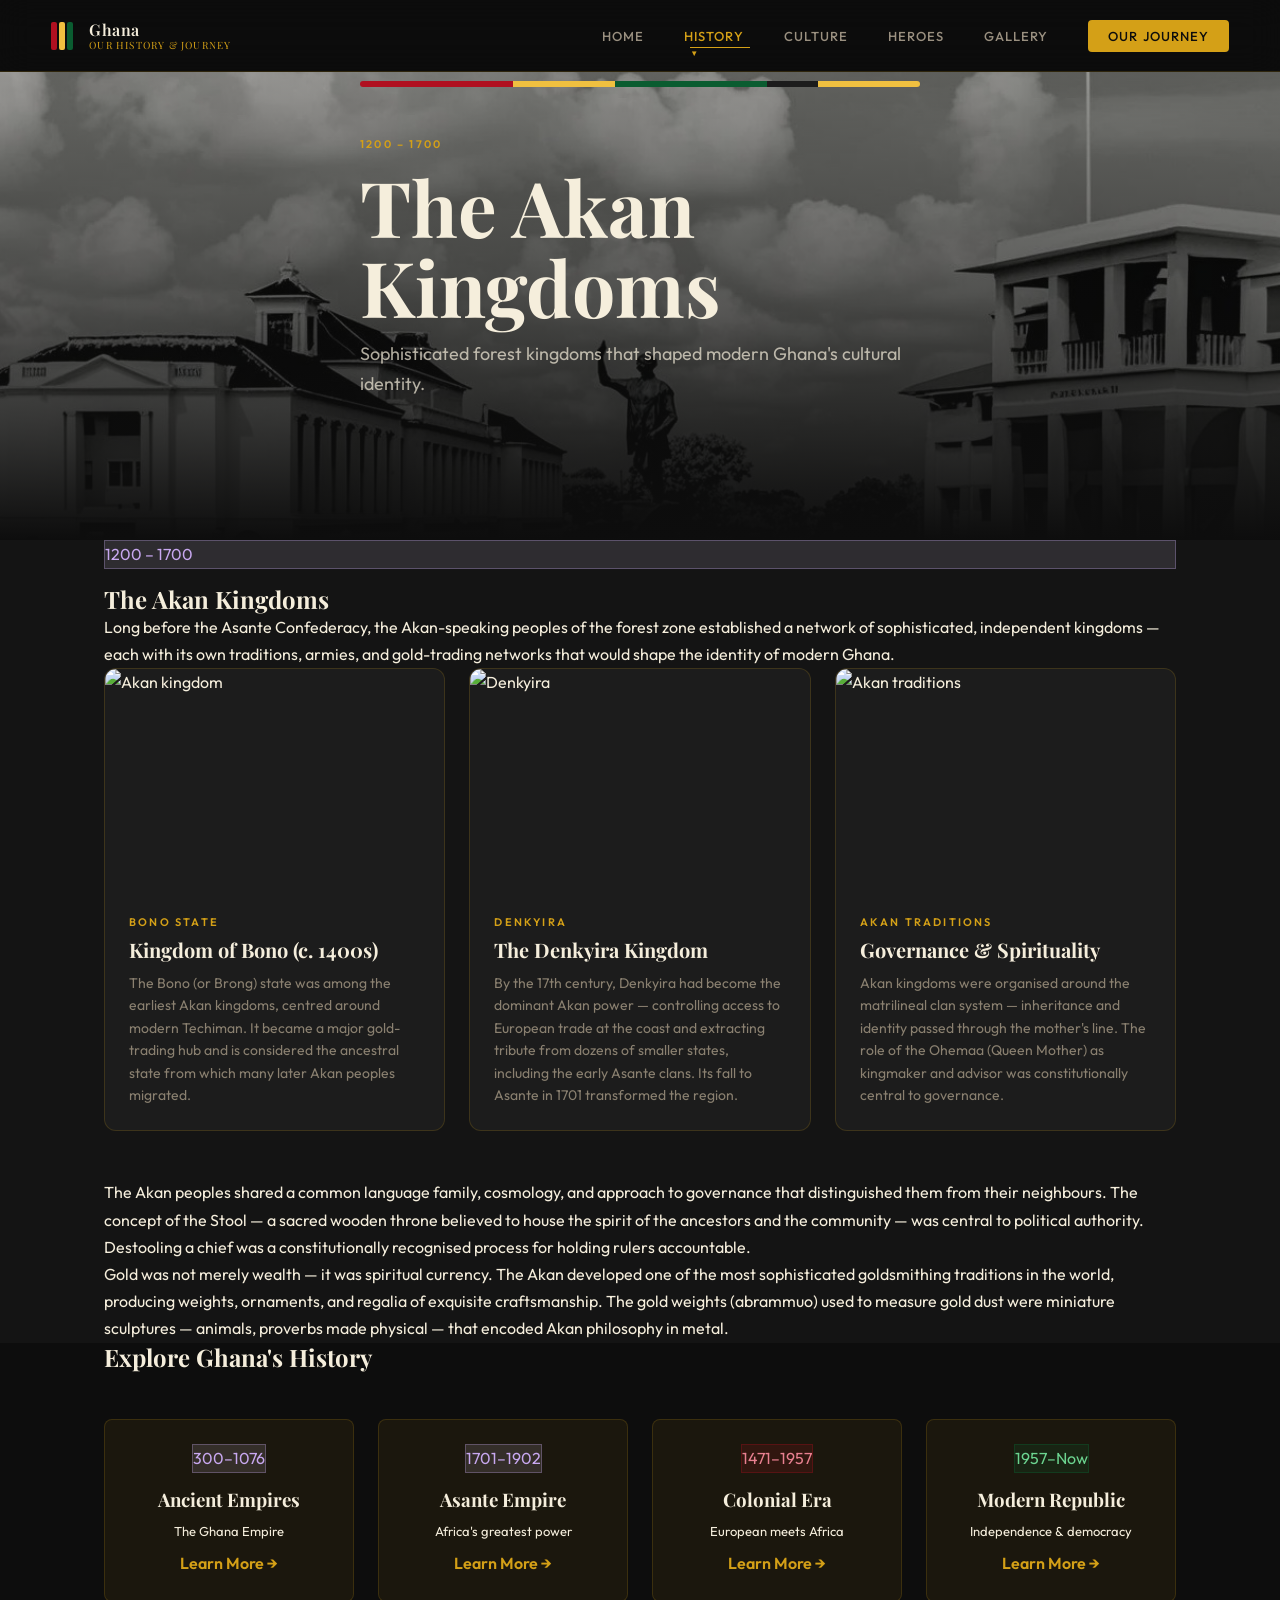
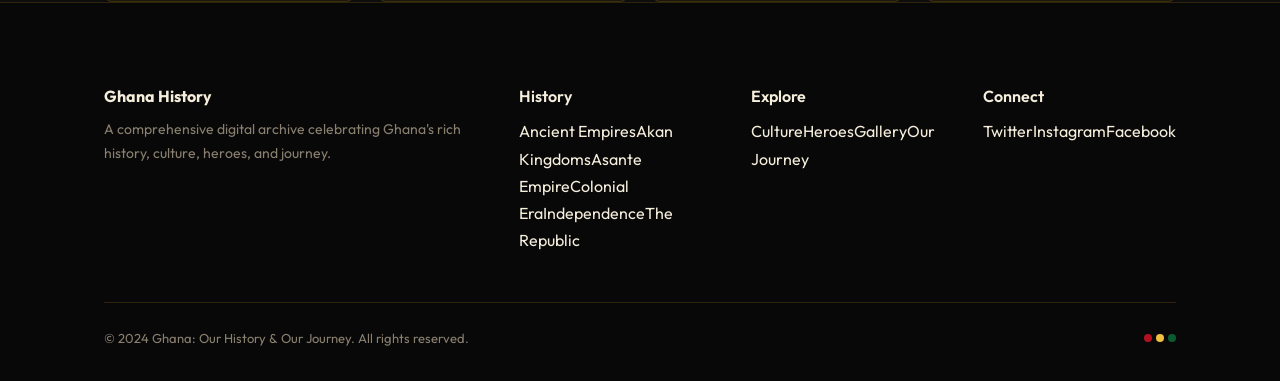
==== akan-kingdoms.html @ 4bda48ab "Add new page for The Republic of Ghana with historical timeline and related sections" ====
<!DOCTYPE html>
<html lang="en">
<head>
  <meta charset="UTF-8"/>
  <meta name="viewport" content="width=device-width,initial-scale=1.0"/>
  <title>Akan Kingdoms — Our History &amp; Our Journey</title>
  <link rel="stylesheet" href="style.css"/>
  <style>
    .related-sections {
      display: grid; grid-template-columns: repeat(4,1fr); gap: 1.5rem; margin-top: 3rem;
    }
    .related-card {
      background: rgba(212,160,23,0.07); border: 1px solid var(--border);
      border-radius: 8px; padding: 1.5rem; text-align: center;
      transition: all 0.3s;
    }
    .related-card:hover { background: rgba(212,160,23,0.12); transform: translateY(-4px); }
    .related-card a { color: var(--gold); font-weight: 600; }
    @media(max-width:768px){ .related-sections { grid-template-columns: repeat(2,1fr); } }
  </style>
</head>
<body>

<nav>
  <a href="index.html" class="nav-logo">
    <div class="flag-bar"><span></span><span></span><span></span></div>
    <div class="logo-text">Ghana<span>Our History &amp; Journey</span></div>
  </a>
  <ul class="nav-links">
    <li><a href="index.html">Home</a></li>
    <li class="nav-dropdown">
      <a href="history.html">History</a>
      <div class="dropdown-menu">
        <a href="ancient-empires.html">Ancient Empires</a>
        <a href="akan-kingdoms.html">Akan Kingdoms</a>
        <a href="asante-empire.html">Asante Empire</a>
        <a href="colonial-era.html">Colonial Era</a>
        <a href="independence.html">Independence</a>
        <a href="republic.html">The Republic</a>
      </div>
    </li>
    <li><a href="culture.html">Culture</a></li>
    <li><a href="heroes.html">Heroes</a></li>
    <li><a href="gallery.html">Gallery</a></li>
    <li><a href="journey.html" class="nav-cta">Our Journey</a></li>
  </ul>
  <div class="hamburger" id="hamburger"><span></span><span></span><span></span></div>
</nav>
<div class="mobile-menu" id="mobile-menu">
  <a href="index.html">Home</a>
  <div class="mobile-dropdown">
    <a href="history.html" class="mobile-dropdown-toggle">History</a>
    <div class="mobile-dropdown-menu">
      <a href="ancient-empires.html">Ancient Empires</a>
      <a href="akan-kingdoms.html">Akan Kingdoms</a>
      <a href="asante-empire.html">Asante Empire</a>
      <a href="colonial-era.html">Colonial Era</a>
      <a href="independence.html">Independence</a>
      <a href="republic.html">The Republic</a>
    </div>
  </div>
  <a href="culture.html">Culture</a>
  <a href="heroes.html">Heroes</a>
  <a href="gallery.html">Gallery</a>
  <a href="journey.html">Our Journey</a>
</div>

<!-- PAGE HERO -->
<div class="page-hero">
  <div class="bg" style="background-image: url('/imgaes/history.jpg');"></div>
  <div class="container">
    <div class="kente-rule"><span></span><span></span><span></span><span></span><span></span></div>
    <span class="overline fade-in delay-1">1200 – 1700</span>
    <h1 class="fade-up delay-2">The Akan<br>Kingdoms</h1>
    <p class="sub fade-up delay-3">Sophisticated forest kingdoms that shaped modern Ghana's cultural identity.</p>
  </div>
</div>

<!-- CONTENT -->
<section class="era-section" style="background:var(--dark2);">
  <div class="container">
    <div class="era-header">
      <div>
        <div class="tag tag-empire" style="margin-bottom:1rem;">1200 – 1700</div>
        <h2>The Akan Kingdoms</h2>
      </div>
      <p>Long before the Asante Confederacy, the Akan-speaking peoples of the forest zone established a network of sophisticated, independent kingdoms — each with its own traditions, armies, and gold-trading networks that would shape the identity of modern Ghana.</p>
    </div>

    <div class="grid-3" style="margin-bottom:3rem;">
      <div class="card">
        <div class="card-img"><img src="https://upload.wikimedia.org/wikipedia/commons/thumb/b/ba/Osei_Kwame_Bonsu_2019.jpg/800px-Osei_Kwame_Bonsu_2019.jpg" alt="Akan kingdom"/></div>
        <div class="card-body">
          <span class="overline">Bono State</span>
          <h3>Kingdom of Bono (c. 1400s)</h3>
          <p>The Bono (or Brong) state was among the earliest Akan kingdoms, centred around modern Techiman. It became a major gold-trading hub and is considered the ancestral state from which many later Akan peoples migrated.</p>
        </div>
      </div>
      <div class="card">
        <div class="card-img"><img src="https://upload.wikimedia.org/wikipedia/commons/thumb/1/1d/Denkyira_state_council.jpg/800px-Denkyira_state_council.jpg" alt="Denkyira"/></div>
        <div class="card-body">
          <span class="overline">Denkyira</span>
          <h3>The Denkyira Kingdom</h3>
          <p>By the 17th century, Denkyira had become the dominant Akan power — controlling access to European trade at the coast and extracting tribute from dozens of smaller states, including the early Asante clans. Its fall to Asante in 1701 transformed the region.</p>
        </div>
      </div>
      <div class="card">
        <div class="card-img"><img src="https://upload.wikimedia.org/wikipedia/commons/thumb/4/4f/Traditional_kente_cloth.jpg/1280px-Traditional_kente_cloth.jpg" alt="Akan traditions"/></div>
        <div class="card-body">
          <span class="overline">Akan Traditions</span>
          <h3>Governance &amp; Spirituality</h3>
          <p>Akan kingdoms were organised around the matrilineal clan system — inheritance and identity passed through the mother's line. The role of the Ohemaa (Queen Mother) as kingmaker and advisor was constitutionally central to governance.</p>
        </div>
      </div>
    </div>

    <div class="two-col-text">
      <p>The Akan peoples shared a common language family, cosmology, and approach to governance that distinguished them from their neighbours. The concept of the Stool — a sacred wooden throne believed to house the spirit of the ancestors and the community — was central to political authority. Destooling a chief was a constitutionally recognised process for holding rulers accountable.</p>
      <p>Gold was not merely wealth — it was spiritual currency. The Akan developed one of the most sophisticated goldsmithing traditions in the world, producing weights, ornaments, and regalia of exquisite craftsmanship. The gold weights (abrammuo) used to measure gold dust were miniature sculptures — animals, proverbs made physical — that encoded Akan philosophy in metal.</p>
    </div>
  </div>
</section>

<!-- RELATED SECTIONS -->
<section class="era-section">
  <div class="container">
    <div class="era-header">
      <h2>Explore Ghana's History</h2>
    </div>
    <div class="related-sections">
      <div class="related-card">
        <div class="tag tag-empire" style="margin-bottom:0.5rem; display:inline-block;">300–1076</div>
        <h3 style="margin:0.5rem 0;">Ancient Empires</h3>
        <p style="font-size:13px; margin:0.5rem 0;">The Ghana Empire</p>
        <a href="ancient-empires.html">Learn More →</a>
      </div>
      <div class="related-card">
        <div class="tag tag-empire" style="margin-bottom:0.5rem; display:inline-block;">1701–1902</div>
        <h3 style="margin:0.5rem 0;">Asante Empire</h3>
        <p style="font-size:13px; margin:0.5rem 0;">Africa's greatest power</p>
        <a href="asante-empire.html">Learn More →</a>
      </div>
      <div class="related-card">
        <div class="tag tag-colonial" style="margin-bottom:0.5rem; display:inline-block;">1471–1957</div>
        <h3 style="margin:0.5rem 0;">Colonial Era</h3>
        <p style="font-size:13px; margin:0.5rem 0;">European meets Africa</p>
        <a href="colonial-era.html">Learn More →</a>
      </div>
      <div class="related-card">
        <div class="tag tag-modern" style="margin-bottom:0.5rem; display:inline-block;">1957–Now</div>
        <h3 style="margin:0.5rem 0;">Modern Republic</h3>
        <p style="font-size:13px; margin:0.5rem 0;">Independence & democracy</p>
        <a href="republic.html">Learn More →</a>
      </div>
    </div>
  </div>
</section>

<!-- FOOTER -->
<footer class="footer">
  <div class="container">
    <div class="footer-grid">
      <div>
        <strong style="font-size:16px;">Ghana History</strong>
        <p style="margin-top:0.5rem; font-size:14px; color:var(--muted);">A comprehensive digital archive celebrating Ghana's rich history, culture, heroes, and journey.</p>
      </div>
      <div>
        <span style="font-weight:600; display:block; margin-bottom:0.5rem;">History</span>
        <a href="ancient-empires.html">Ancient Empires</a><a href="akan-kingdoms.html">Akan Kingdoms</a><a href="asante-empire.html">Asante Empire</a><a href="colonial-era.html">Colonial Era</a><a href="independence.html">Independence</a><a href="republic.html">The Republic</a>
      </div>
      <div>
        <span style="font-weight:600; display:block; margin-bottom:0.5rem;">Explore</span>
        <a href="culture.html">Culture</a><a href="heroes.html">Heroes</a><a href="gallery.html">Gallery</a><a href="journey.html">Our Journey</a>
      </div>
      <div>
        <span style="font-weight:600; display:block; margin-bottom:0.5rem;">Connect</span>
        <a href="#">Twitter</a><a href="#">Instagram</a><a href="#">Facebook</a>
      </div>
    </div>
    <div class="footer-bottom">
      <p>&copy; 2024 Ghana: Our History &amp; Our Journey. All rights reserved.</p>
      <div class="tricolour"><span style="background:var(--red);"></span><span style="background:var(--gold2);"></span><span style="background:var(--green);"></span></div>
    </div>
  </div>
</footer>

<script src="main.js"></script>
</body>
</html>
---- style.css ----
@import url('https://fonts.googleapis.com/css2?family=Playfair+Display:ital,wght@0,400;0,600;0,800;1,400;1,600&family=Outfit:wght@300;400;500;600&family=Bebas+Neue&display=swap');

/* ── Reset & Base ── */
*, *::before, *::after { box-sizing: border-box; margin: 0; padding: 0; }

:root {
  --gold:    #d4a017;
  --gold2:   #f0c040;
  --red:     #b01020;
  --green:   #0a5c30;
  --dark:    #0d0d0d;
  --dark2:   #141414;
  --dark3:   #1c1c1c;
  --surface: #1e1c18;
  --cream:   #f5eedc;
  --muted:   #8a8070;
  --border:  rgba(212,160,23,0.18);
  --ff-display: 'Playfair Display', serif;
  --ff-head:    'Bebas Neue', sans-serif;
  --ff-body:    'Outfit', sans-serif;
  --nav-h: 72px;
}

html { scroll-behavior: smooth; }

body {
  background: var(--dark);
  color: var(--cream);
  font-family: var(--ff-body);
  font-size: 16px;
  line-height: 1.7;
  overflow-x: hidden;
}

a { color: inherit; text-decoration: none; }
img { max-width: 100%; display: block; }
h1,h2,h3,h4 { font-family: var(--ff-display); font-weight: 700; line-height: 1.2; }

/* ── Scrollbar ── */
::-webkit-scrollbar { width: 6px; }
::-webkit-scrollbar-track { background: var(--dark2); }
::-webkit-scrollbar-thumb { background: var(--gold); border-radius: 3px; }

/* ══════════════════════════
   NAVIGATION
══════════════════════════ */
nav {
  position: fixed; top: 0; left: 0; right: 0; z-index: 1000;
  height: var(--nav-h);
  display: flex; align-items: center; justify-content: space-between;
  padding: 0 4%;
  background: rgba(13,13,13,0.92);
  backdrop-filter: blur(16px);
  border-bottom: 0.5px solid var(--border);
  transition: background 0.3s;
}

.nav-logo {
  display: flex; align-items: center; gap: 10px;
}
.nav-logo .flag-bar {
  display: flex; gap: 2px;
  width: 28px;
}
.nav-logo .flag-bar span {
  display: block; width: 6px; height: 28px; border-radius: 2px;
}
.nav-logo .flag-bar span:nth-child(1) { background: var(--red); }
.nav-logo .flag-bar span:nth-child(2) { background: var(--gold2); }
.nav-logo .flag-bar span:nth-child(3) { background: var(--green); }
.nav-logo .logo-text {
  font-family: var(--ff-display); font-size: 16px; font-weight: 600;
  color: var(--cream); letter-spacing: 0.03em; line-height: 1.2;
}
.nav-logo .logo-text span { display: block; font-size: 10px; font-weight: 300; color: var(--gold); letter-spacing: 0.12em; text-transform: uppercase; }

.nav-links {
  display: flex; align-items: center; gap: 2.5rem;
  list-style: none;
}
.nav-links a {
  font-size: 13px; font-weight: 500; letter-spacing: 0.08em;
  text-transform: uppercase; color: #9a9080;
  transition: color 0.2s;
  position: relative;
}
.nav-links a::after {
  content: ''; position: absolute; bottom: -4px; left: 0;
  width: 0; height: 1px; background: var(--gold);
  transition: width 0.3s;
}
.nav-links a:hover,
.nav-links a.active { color: var(--gold); }
.nav-links a:hover::after,
.nav-links a.active::after { width: 100%; }

.nav-cta {
  background: var(--gold); color: var(--dark) !important;
  padding: 8px 20px; border-radius: 4px;
  font-weight: 600; letter-spacing: 0.06em;
  transition: background 0.2s, transform 0.15s !important;
}
.nav-cta:hover { background: var(--gold2) !important; transform: translateY(-1px); }
.nav-cta::after { display: none !important; }

/* ── Dropdown Menu ── */
.nav-dropdown {
  position: relative;
}
.nav-dropdown > a::after {
  content: '▼';
  font-size: 8px;
  margin-left: 6px;
  vertical-align: -1px;
  transition: transform 0.2s ease;
}
.nav-dropdown:hover > a::after {
  transform: rotate(180deg);
}
.dropdown-menu {
  display: none; position: absolute; top: calc(100% + 8px); left: 0;
  background: rgba(20,20,20,0.98); backdrop-filter: blur(20px);
  border: 1px solid var(--border);
  border-radius: 6px;
  min-width: 160px; padding: 0.5rem 0;
  flex-direction: column; z-index: 1001;
}
.dropdown-menu::before {
  content: ''; position: absolute; top: -12px; left: 0; right: 0;
  height: 12px; background: transparent;
}
.nav-dropdown:hover .dropdown-menu {
  display: flex;
}
.dropdown-menu a {
  padding: 10px 16px; font-size: 12px; font-weight: 400;
  text-transform: uppercase; letter-spacing: 0.06em;
  color: #9a9080; transition: all 0.2s;
  position: relative;
  display: block;
  white-space: nowrap;
}
.dropdown-menu a:hover { color: var(--gold); background: rgba(212,160,23,0.08); }
.dropdown-menu a::after { display: none !important; }

.hamburger {
  display: none; flex-direction: column; gap: 5px;
  cursor: pointer; padding: 4px;
}
.hamburger span { display: block; width: 24px; height: 2px; background: var(--cream); border-radius: 2px; transition: all 0.3s; }

.mobile-menu {
  display: none; position: fixed; top: var(--nav-h); left: 0; right: 0;
  background: rgba(13,13,13,0.98); backdrop-filter: blur(20px);
  padding: 2rem; z-index: 999;
  border-bottom: 1px solid var(--border);
  flex-direction: column; gap: 1.5rem;
}
.mobile-menu.open { display: flex; }
.mobile-menu a {
  font-size: 15px; font-weight: 500; letter-spacing: 0.06em;
  text-transform: uppercase; color: #9a9080;
  padding: 0.5rem 0; border-bottom: 0.5px solid var(--border);
  transition: color 0.2s;
}
.mobile-menu a:hover { color: var(--gold); }

/* ── Mobile Dropdown ── */
.mobile-dropdown {
  display: flex; flex-direction: column; gap: 0;
}
.mobile-dropdown-toggle {
  display: flex; justify-content: space-between; align-items: center;
}
.mobile-dropdown-toggle::after {
  content: '▼'; font-size: 10px; color: var(--gold);
  transition: transform 0.3s;
}
.mobile-dropdown-menu {
  display: none; flex-direction: column; gap: 0;
  background: rgba(212,160,23,0.08); border-left: 2px solid var(--gold);
  margin: 0.5rem 0 0 0; padding: 0.5rem 0 0 1rem;
}
.mobile-dropdown.open .mobile-dropdown-menu {
  display: flex;
}
.mobile-dropdown.open .mobile-dropdown-toggle::after {
  transform: rotate(180deg);
}
.mobile-dropdown-menu a {
  padding: 0.75rem 0; font-size: 13px; border: none;
}

/* ══════════════════════════
   UTILITY CLASSES
══════════════════════════ */
.container { max-width: 1200px; margin: 0 auto; padding: 0 5%; }
.section { padding: 100px 0; }
.section-sm { padding: 60px 0; }

.kente-rule {
  height: 6px; border-radius: 3px; overflow: hidden;
  display: flex; margin: 0 0 3rem;
}
.kente-rule span:nth-child(1) { flex: 3; background: var(--red); }
.kente-rule span:nth-child(2) { flex: 2; background: var(--gold2); }
.kente-rule span:nth-child(3) { flex: 3; background: var(--green); }
.kente-rule span:nth-child(4) { flex: 1; background: var(--dark3); }
.kente-rule span:nth-child(5) { flex: 2; background: var(--gold2); }

.overline {
  font-size: 11px; font-weight: 600; letter-spacing: 0.2em;
  text-transform: uppercase; color: var(--gold);
  display: block; margin-bottom: 0.75rem;
}

.badge {
  display: inline-block; font-size: 11px; font-weight: 600;
  letter-spacing: 0.1em; text-transform: uppercase;
  padding: 4px 12px; border-radius: 2px;
  border: 1px solid var(--gold); color: var(--gold);
}

.btn {
  display: inline-flex; align-items: center; gap: 8px;
  padding: 14px 32px; border-radius: 4px;
  font-family: var(--ff-body); font-size: 13px; font-weight: 600;
  letter-spacing: 0.1em; text-transform: uppercase;
  cursor: pointer; border: none; transition: all 0.25s;
}
.btn-gold { background: var(--gold); color: var(--dark); }
.btn-gold:hover { background: var(--gold2); transform: translateY(-2px); box-shadow: 0 8px 24px rgba(212,160,23,0.3); }
.btn-outline { background: transparent; color: var(--cream); border: 1px solid rgba(245,238,220,0.3); }
.btn-outline:hover { border-color: var(--gold); color: var(--gold); }
.btn-red { background: var(--red); color: #fff; }
.btn-red:hover { background: #c82030; transform: translateY(-2px); }

.grid-2 { display: grid; grid-template-columns: 1fr 1fr; gap: 3rem; align-items: center; }
.grid-3 { display: grid; grid-template-columns: repeat(3,1fr); gap: 1.5rem; }
.grid-4 { display: grid; grid-template-columns: repeat(4,1fr); gap: 1.5rem; }

/* ── Cards ── */
.card {
  background: var(--dark3); border: 0.5px solid var(--border);
  border-radius: 12px; overflow: hidden;
  transition: transform 0.3s, box-shadow 0.3s;
}
.card:hover { transform: translateY(-6px); box-shadow: 0 20px 50px rgba(0,0,0,0.5); }

.card-img { height: 220px; overflow: hidden; }
.card-img img { width: 100%; height: 100%; object-fit: cover; transition: transform 0.5s; }
.card:hover .card-img img { transform: scale(1.06); }
.card-body { padding: 1.5rem; }
.card-body .overline { margin-bottom: 0.4rem; }
.card-body h3 { font-size: 20px; margin-bottom: 0.6rem; }
.card-body p { font-size: 14px; color: var(--muted); line-height: 1.6; }

/* ── Section heading pattern ── */
.section-title { margin-bottom: 3.5rem; }
.section-title h2 { font-size: clamp(36px, 5vw, 56px); }
.section-title p { font-size: 16px; color: var(--muted); max-width: 560px; margin-top: 0.75rem; line-height: 1.7; }

/* ── Page hero ── */
.page-hero {
  min-height: 52vh; display: flex; align-items: flex-end;
  padding-bottom: 140px;
  position: relative; overflow: hidden;
  margin-top: var(--nav-h);
}
.page-hero .bg {
  position: absolute; inset: 0;
  background-size: cover; background-position: center;
}
.page-hero .bg::after {
  content: ''; position: absolute; inset: 0;
  background: linear-gradient(to top, rgba(13,13,13,1) 0%, rgba(13,13,13,0.6) 50%, rgba(13,13,13,0.3) 100%);
}
.page-hero .container { position: relative; z-index: 1; }
.page-hero h1 { font-size: clamp(40px,6vw,80px); line-height: 1.05; }
.page-hero .sub { font-size: 18px; color: rgba(245,238,220,0.7); margin-top: 0.75rem; max-width: 560px; }

/* ── Timeline ── */
.timeline { position: relative; }
.timeline::before {
  content: ''; position: absolute; left: 50%; top: 0; bottom: 0;
  width: 1px; background: linear-gradient(to bottom, transparent, var(--gold), transparent);
  transform: translateX(-50%);
}
.tl-item {
  display: grid; grid-template-columns: 1fr 60px 1fr;
  gap: 2rem; margin-bottom: 4rem; align-items: start;
}
.tl-item:nth-child(even) .tl-content { order: 3; }
.tl-item:nth-child(even) .tl-dot    { order: 2; }
.tl-item:nth-child(even) .tl-empty  { order: 1; }
.tl-dot {
  display: flex; align-items: flex-start; justify-content: center;
  padding-top: 8px;
}
.tl-dot .dot {
  width: 14px; height: 14px; border-radius: 50%;
  background: var(--gold); border: 3px solid var(--dark);
  box-shadow: 0 0 0 1px var(--gold);
  flex-shrink: 0;
}
.tl-content {
  background: var(--dark3); border: 0.5px solid var(--border);
  border-radius: 12px; padding: 1.75rem;
}
.tl-content .era {
  font-family: var(--ff-head); font-size: 13px; letter-spacing: 0.12em;
  color: var(--gold); margin-bottom: 0.5rem;
}
.tl-content h3 { font-size: 20px; margin-bottom: 0.6rem; }
.tl-content p  { font-size: 14px; color: var(--muted); line-height: 1.65; }
.tl-content .tag {
  display: inline-block; font-size: 10px; font-weight: 600;
  letter-spacing: 0.1em; text-transform: uppercase;
  padding: 3px 10px; border-radius: 2px; margin-bottom: 0.75rem;
}
.tag-empire   { background: rgba(224,212,245,0.12); color: #c8a8f0; border: 1px solid rgba(200,168,240,0.3); }
.tag-colonial { background: rgba(176,16,32,0.15); color: #e88090; border: 1px solid rgba(176,16,32,0.3); }
.tag-modern   { background: rgba(10,92,48,0.2); color: #6cd490; border: 1px solid rgba(10,92,48,0.4); }

/* ── Quote block ── */
.blockquote {
  border-left: 4px solid var(--gold); padding: 1.5rem 2rem;
  background: rgba(212,160,23,0.06); border-radius: 0 8px 8px 0;
  margin: 2.5rem 0;
}
.blockquote p { font-family: var(--ff-display); font-size: 20px; font-style: italic; color: var(--cream); line-height: 1.5; }
.blockquote cite { display: block; font-size: 13px; color: var(--gold); margin-top: 0.75rem; font-style: normal; font-weight: 500; }

/* ── Stat strip ── */
.stat-strip {
  background: var(--surface); border: 0.5px solid var(--border);
  border-radius: 16px; padding: 3rem;
  display: grid; grid-template-columns: repeat(4,1fr);
  gap: 2rem; text-align: center;
}
.stat-item .val {
  font-family: var(--ff-head); font-size: 48px; color: var(--gold);
  line-height: 1;
}
.stat-item .lbl { font-size: 12px; color: var(--muted); text-transform: uppercase; letter-spacing: 0.1em; margin-top: 4px; }

/* ── Person card ── */
.person-card {
  background: var(--dark3); border: 0.5px solid var(--border);
  border-radius: 12px; overflow: hidden; text-align: center;
  transition: transform 0.3s, box-shadow 0.3s;
}
.person-card:hover { transform: translateY(-6px); box-shadow: 0 20px 50px rgba(0,0,0,0.5); }
.person-card .avatar {
  height: 200px; overflow: hidden; background: var(--surface);
}
.person-card .avatar img { width: 100%; height: 100%; object-fit: cover; object-position: top; }
.person-card .avatar-placeholder {
  height: 200px;
  display: flex; align-items: center; justify-content: center;
  font-family: var(--ff-head); font-size: 64px; color: var(--gold);
}
.person-card .info { padding: 1.25rem 1rem; }
.person-card h3 { font-size: 18px; margin-bottom: 2px; }
.person-card .role { font-size: 11px; color: var(--gold); letter-spacing: 0.1em; text-transform: uppercase; margin-bottom: 0.75rem; }
.person-card p { font-size: 13px; color: var(--muted); line-height: 1.55; }

/* ── Image + text split ── */
.split { display: grid; grid-template-columns: 1fr 1fr; gap: 5rem; align-items: center; }
.split.reverse .split-img { order: 2; }
.split.reverse .split-text { order: 1; }
.split-img { border-radius: 12px; overflow: hidden; position: relative; }
.split-img img { width: 100%; height: 420px; object-fit: cover; }
.split-img::after {
  content: ''; position: absolute; inset: 0; border-radius: 12px;
  border: 1px solid var(--border);
  pointer-events: none;
}
.split-text h2 { font-size: clamp(32px, 4vw, 48px); margin-bottom: 1rem; }
.split-text p  { color: var(--muted); line-height: 1.75; margin-bottom: 1rem; }

/* ── Gallery grid ── */
.gallery-grid {
  display: grid;
  grid-template-columns: repeat(3,1fr);
  grid-auto-rows: 240px;
  gap: 12px;
}
.gallery-grid .g-item {
  overflow: hidden; border-radius: 8px; position: relative; cursor: pointer;
}
.gallery-grid .g-item.tall { grid-row: span 2; }
.gallery-grid .g-item.wide { grid-column: span 2; }
.gallery-grid .g-item img { width: 100%; height: 100%; object-fit: cover; transition: transform 0.5s; }
.gallery-grid .g-item:hover img { transform: scale(1.08); }
.gallery-grid .g-item .overlay {
  position: absolute; inset: 0;
  background: linear-gradient(to top, rgba(13,13,13,0.8) 0%, transparent 50%);
  opacity: 0; transition: opacity 0.3s;
  display: flex; align-items: flex-end; padding: 1rem;
}
.gallery-grid .g-item:hover .overlay { opacity: 1; }
.gallery-grid .g-item .overlay span { font-size: 13px; font-weight: 500; }

/* ── Video embed ── */
.video-wrapper {
  border-radius: 12px; overflow: hidden; position: relative;
  padding-top: 56.25%;
  background: var(--dark3); border: 0.5px solid var(--border);
  width: 100%;
}
.video-wrapper iframe {
  position: absolute; inset: 0; width: 100%; height: 100%;
}
.video-wrapper.video-thumb {
  cursor: pointer;
  background-size: cover;
  background-position: center;
  display: flex;
  align-items: center;
  justify-content: center;
}
.video-wrapper.video-thumb::before {
  content: '';
  position: absolute;
  inset: 0;
  background: rgba(0,0,0,0.28);
}
.video-play {
  z-index: 1;
  width: 72px;
  height: 72px;
  border-radius: 50%;
  border: none;
  background: rgba(212,160,23,0.95);
  display: grid;
  place-items: center;
  box-shadow: 0 12px 30px rgba(0,0,0,0.2);
}
.video-play::after {
  content: '';
  display: block;
  width: 0;
  height: 0;
  border-left: 18px solid #111;
  border-top: 12px solid transparent;
  border-bottom: 12px solid transparent;
}
.video-thumb-label {
  position: absolute;
  bottom: 18px;
  left: 18px;
  right: 18px;
  z-index: 1;
  color: #fff;
  font-size: 14px;
  background: rgba(0,0,0,0.45);
  padding: 0.85rem 1rem;
  border-radius: 10px;
  text-align: center;
}

/* ── Kente pattern banner ── */
.kente-banner {
  height: 80px; overflow: hidden; position: relative;
}
.kente-banner .strips {
  display: flex; height: 100%;
}
.kente-banner .s { flex: 1; }

/* ── Footer ── */
footer {
  background: #080808; border-top: 0.5px solid var(--border);
  padding: 5rem 0 2rem;
}
.footer-grid {
  display: grid; grid-template-columns: 2fr 1fr 1fr 1fr;
  gap: 3rem; margin-bottom: 3rem;
}
.footer-brand p { font-size: 14px; color: var(--muted); line-height: 1.7; margin-top: 1rem; }
.footer-col h4 { font-family: var(--ff-body); font-size: 12px; font-weight: 600; letter-spacing: 0.12em; text-transform: uppercase; color: var(--gold); margin-bottom: 1rem; }
.footer-col a { display: block; font-size: 14px; color: var(--muted); margin-bottom: 0.5rem; transition: color 0.2s; }
.footer-col a:hover { color: var(--cream); }
.footer-bottom {
  border-top: 0.5px solid var(--border); padding-top: 1.5rem;
  display: flex; justify-content: space-between; align-items: center;
  font-size: 13px; color: var(--muted);
}
.footer-bottom .tricolour { display: flex; gap: 4px; align-items: center; }
.footer-bottom .tricolour span { width: 8px; height: 8px; border-radius: 50%; }

/* ── Animations ── */
@keyframes fadeUp { from { opacity: 0; transform: translateY(30px); } to { opacity: 1; transform: translateY(0); } }
@keyframes fadeIn { from { opacity: 0; } to { opacity: 1; } }
@keyframes slideRight { from { opacity: 0; transform: translateX(-30px); } to { opacity: 1; transform: translateX(0); } }

.fade-up   { animation: fadeUp   0.7s ease forwards; }
.fade-in   { animation: fadeIn   0.7s ease forwards; }
.slide-r   { animation: slideRight 0.7s ease forwards; }

.delay-1 { animation-delay: 0.1s; opacity: 0; }
.delay-2 { animation-delay: 0.25s; opacity: 0; }
.delay-3 { animation-delay: 0.4s; opacity: 0; }
.delay-4 { animation-delay: 0.55s; opacity: 0; }
.delay-5 { animation-delay: 0.7s; opacity: 0; }

/* ── Responsive ── */
@media (max-width: 1024px) {
  .grid-4 { grid-template-columns: repeat(2,1fr); }
  .stat-strip { grid-template-columns: repeat(2,1fr); }
  .footer-grid { grid-template-columns: 1fr 1fr; }
}
@media (max-width: 768px) {
  .nav-links { display: none; }
  .hamburger { display: flex; }
  .grid-2, .grid-3, .split { grid-template-columns: 1fr; }
  .split.reverse .split-img,
  .split.reverse .split-text { order: unset; }
  .timeline::before { left: 20px; }
  .tl-item { grid-template-columns: 40px 1fr; }
  .tl-empty { display: none; }
  .tl-item:nth-child(even) .tl-content,
  .tl-item:nth-child(even) .tl-dot,
  .tl-item:nth-child(even) .tl-empty { order: unset; }
  .gallery-grid { grid-template-columns: 1fr 1fr; }
  .gallery-grid .g-item.wide { grid-column: span 1; }
  .stat-strip { grid-template-columns: 1fr 1fr; padding: 2rem; }
  .footer-grid { grid-template-columns: 1fr; }
  .footer-bottom { flex-direction: column; gap: 1rem; text-align: center; }
}
@media (max-width: 480px) {
  .gallery-grid { grid-template-columns: 1fr; }
  .gallery-grid .g-item.tall { grid-row: span 1; }
}

/* ══════════════════════════
   ENHANCED ADDITIONS
══════════════════════════ */

/* ── Reading progress bar ── */
#reading-progress {
  position: fixed; top: 0; left: 0; z-index: 2000;
  height: 3px; width: 0%;
  background: linear-gradient(to right, var(--red), var(--gold2), var(--green));
  transition: width 0.1s linear;
}

/* ── Back to top button ── */
#back-top {
  position: fixed; bottom: 2rem; right: 2rem; z-index: 900;
  width: 44px; height: 44px; border-radius: 50%;
  background: var(--gold); color: var(--dark);
  border: none; cursor: pointer; font-size: 18px;
  display: flex; align-items: center; justify-content: center;
  opacity: 0; transform: translateY(10px);
  transition: opacity 0.3s, transform 0.3s;
  box-shadow: 0 4px 20px rgba(212,160,23,0.4);
}
#back-top.visible { opacity: 1; transform: translateY(0); }
#back-top:hover { background: var(--gold2); transform: translateY(-3px); }

/* ── Pull quote ── */
.pull-quote {
  font-family: var(--ff-display); font-size: clamp(22px,3vw,32px);
  font-style: italic; line-height: 1.4;
  color: var(--cream); text-align: center;
  padding: 3rem 4rem; position: relative;
  border-top: 1px solid var(--border);
  border-bottom: 1px solid var(--border);
  margin: 3rem 0;
}
.pull-quote::before {
  content: '\201C'; position: absolute; top: -0.2em; left: 1rem;
  font-size: 120px; color: rgba(212,160,23,0.12); font-family: var(--ff-display);
  line-height: 1;
}

/* ── Enhanced hero with parallax hint ── */
.hero-bg { will-change: transform; }

/* ── Table of contents sidebar style ── */
.toc-nav {
  position: sticky; top: calc(var(--nav-h) + 1rem);
  background: var(--dark3); border: 0.5px solid var(--border);
  border-radius: 12px; padding: 1.25rem;
}
.toc-nav h5 {
  font-family: var(--ff-body); font-size: 11px; font-weight: 600;
  letter-spacing: 0.14em; text-transform: uppercase; color: var(--gold);
  margin-bottom: 0.75rem;
}
.toc-nav a {
  display: block; font-size: 13px; color: var(--muted);
  padding: 4px 0; border-left: 2px solid transparent;
  padding-left: 10px; transition: all 0.2s;
}
.toc-nav a:hover { color: var(--cream); border-left-color: var(--gold); }
.toc-nav a.active { color: var(--gold); border-left-color: var(--gold); }

/* ── Comparison table ── */
.compare-table { width: 100%; border-collapse: collapse; margin: 2rem 0; }
.compare-table th {
  background: var(--dark3); border: 0.5px solid var(--border);
  padding: 0.75rem 1rem; font-size: 12px; font-weight: 600;
  letter-spacing: 0.08em; text-transform: uppercase; color: var(--gold);
  text-align: left;
}
.compare-table td {
  border: 0.5px solid var(--border); padding: 0.75rem 1rem;
  font-size: 14px; color: var(--muted); line-height: 1.5;
}
.compare-table tr:nth-child(even) td { background: rgba(255,255,255,0.02); }
.compare-table tr:hover td { background: rgba(212,160,23,0.04); }

/* ── Notification banner ── */
.info-banner {
  background: rgba(212,160,23,0.1); border: 1px solid rgba(212,160,23,0.25);
  border-radius: 8px; padding: 1rem 1.25rem;
  display: flex; gap: 0.75rem; align-items: flex-start; margin-bottom: 2rem;
}
.info-banner .ib-icon { font-size: 18px; flex-shrink: 0; margin-top: 1px; }
.info-banner p { font-size: 14px; color: var(--cream); line-height: 1.6; margin: 0; }

/* ── Two-tone section ── */
.two-tone {
  background: linear-gradient(to right, var(--dark2) 50%, var(--dark3) 50%);
}

/* ── Image caption overlay ── */
.img-caption-wrap { position: relative; border-radius: 12px; overflow: hidden; }
.img-caption-wrap img { width:100%; display:block; }
.img-caption-wrap .icw-cap {
  position: absolute; bottom:0; left:0; right:0;
  background: linear-gradient(to top, rgba(13,13,13,0.9) 0%, transparent 100%);
  padding: 2rem 1.25rem 1rem;
  font-size: 12px; color: rgba(245,238,220,0.75); font-style: italic;
}

/* ── Content nav dots (section indicators) ── */
.section-dots {
  position: fixed; right: 1.5rem; top: 50%;
  transform: translateY(-50%); z-index: 800;
  display: flex; flex-direction: column; gap: 8px;
}
.section-dots .sd { width: 6px; height: 6px; border-radius: 50%; background: rgba(255,255,255,0.2); cursor: pointer; transition: all 0.2s; }
.section-dots .sd.active { background: var(--gold); transform: scale(1.5); }
.section-dots .sd:hover { background: rgba(212,160,23,0.6); }

@media(max-width:768px) {
  .pull-quote { padding: 2rem 1.5rem; font-size: 20px; }
  .section-dots { display: none; }
}
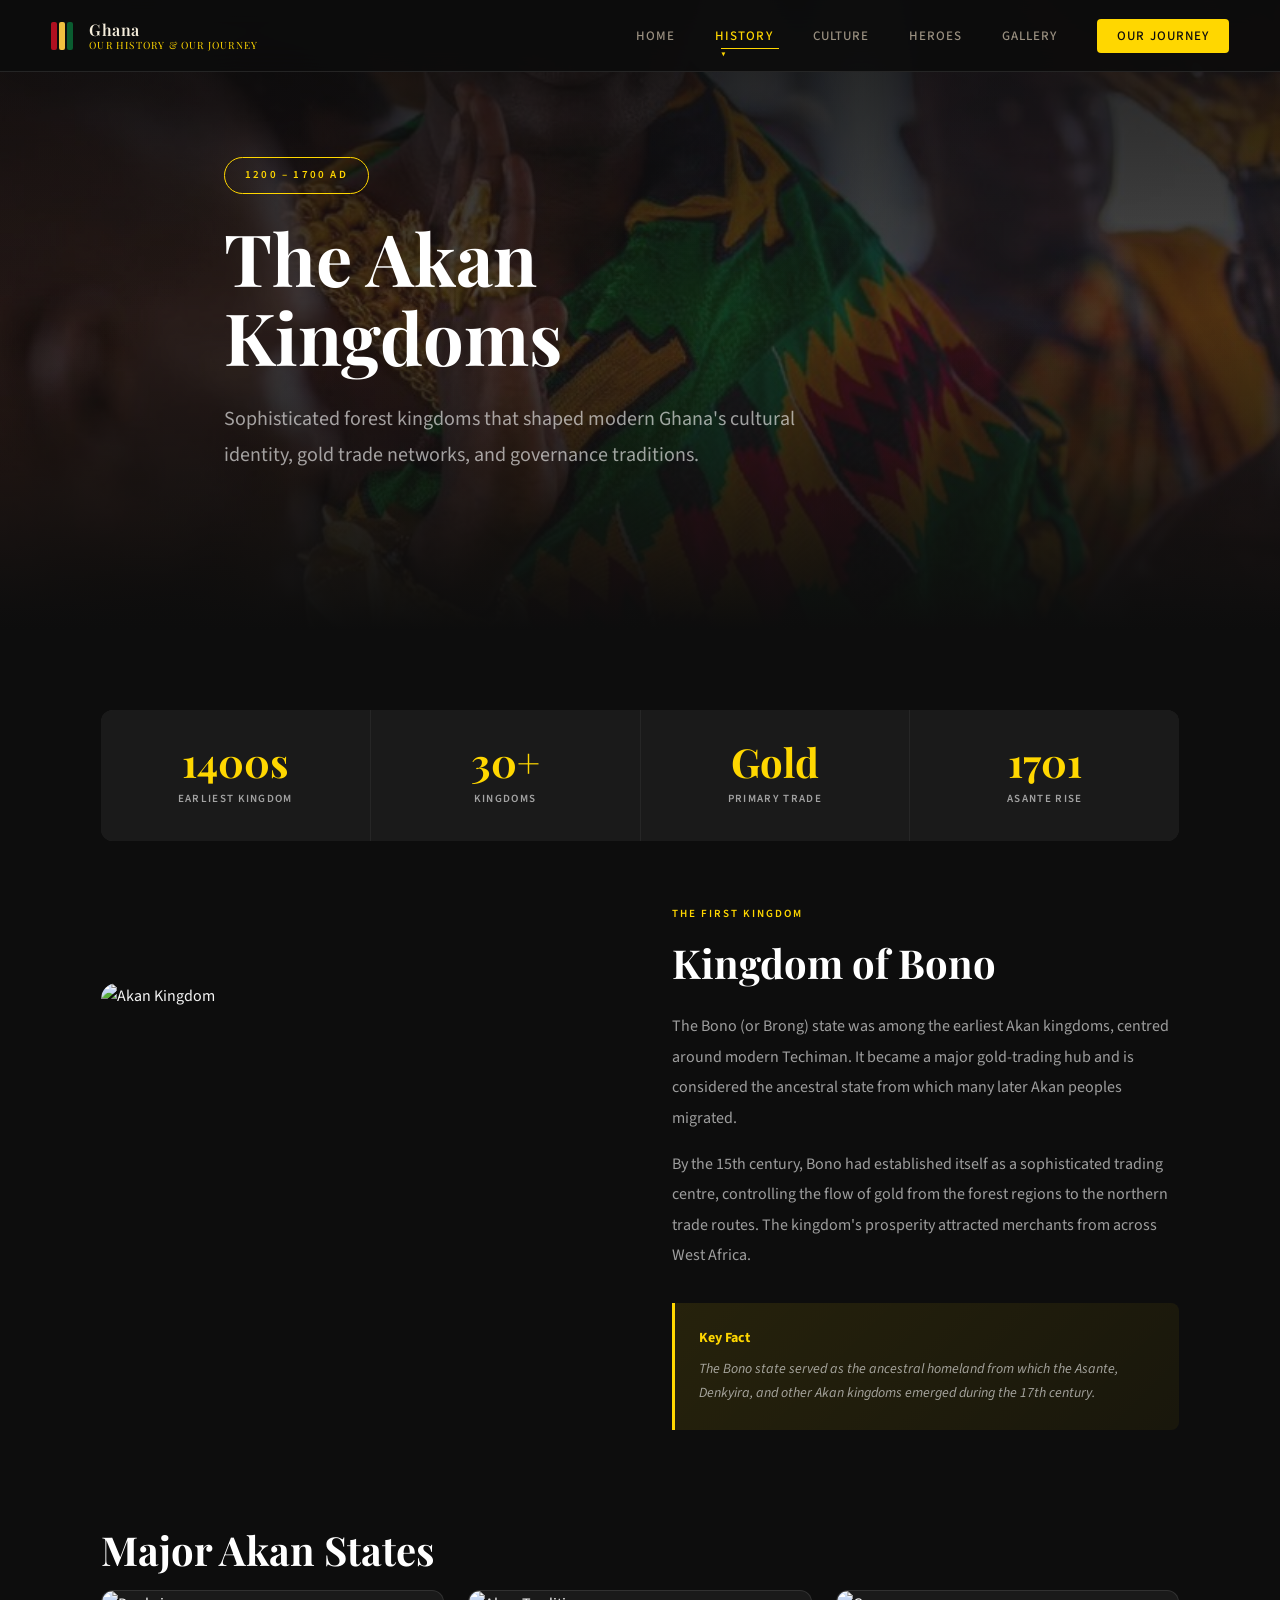
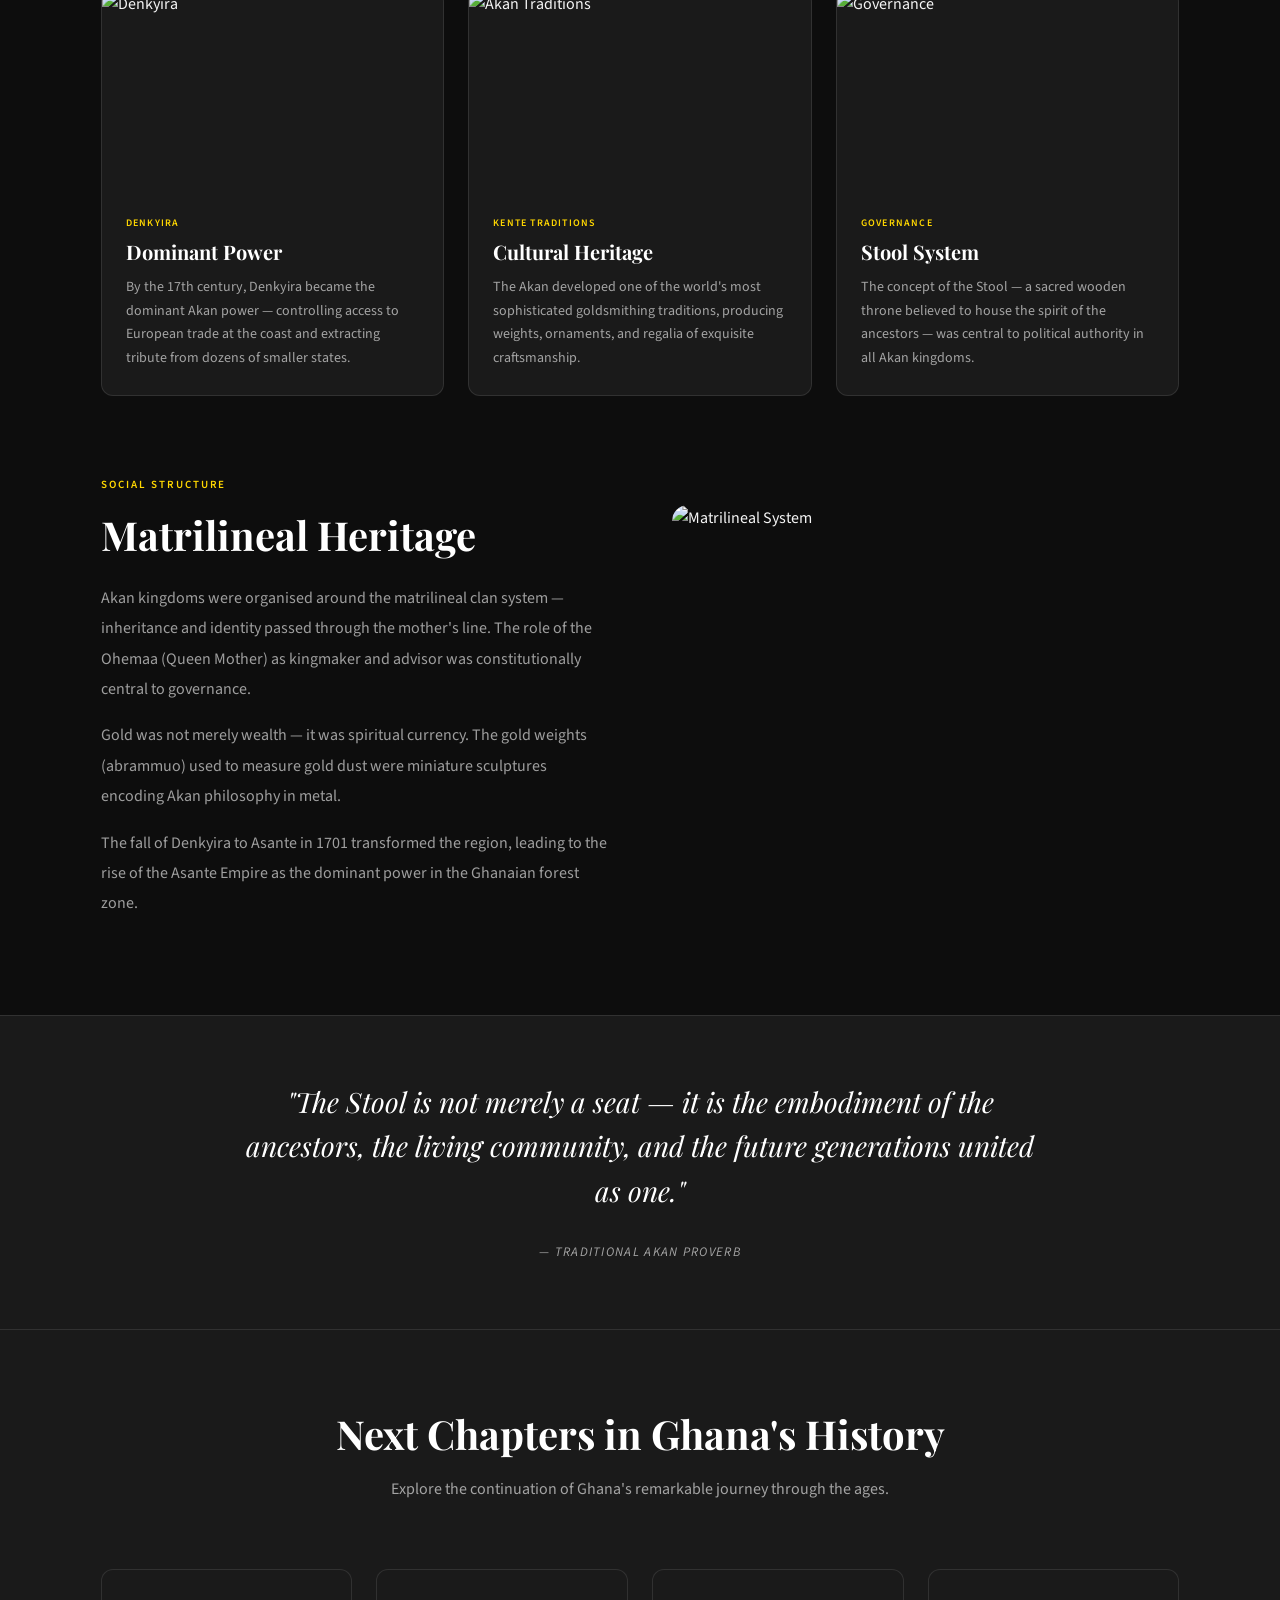
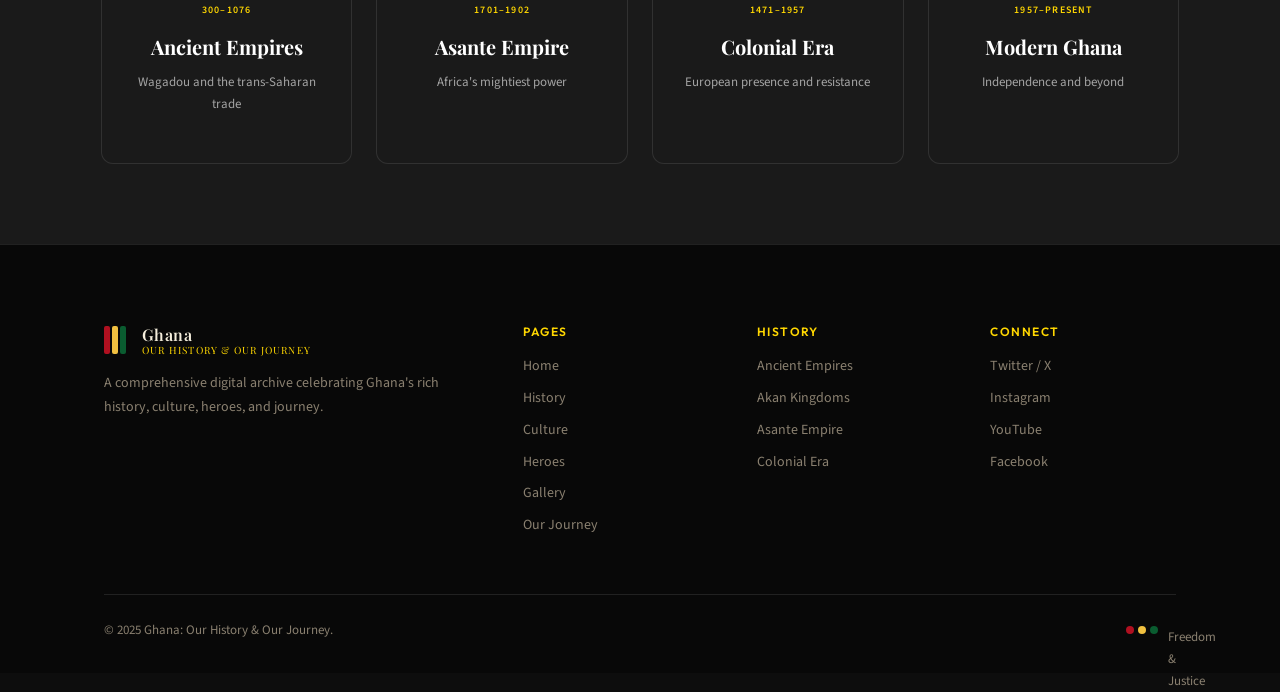
==== commit 34c09f96: "all compiete" ====
--- a/akan-kingdoms.html
+++ b/akan-kingdoms.html
@@ -3,20 +3,311 @@
 <head>
   <meta charset="UTF-8"/>
   <meta name="viewport" content="width=device-width,initial-scale=1.0"/>
-  <title>Akan Kingdoms — Our History &amp; Our Journey</title>
+  <title>Akan Kingdoms — Our History & Our Journey</title>
   <link rel="stylesheet" href="style.css"/>
+  <link href="https://fonts.googleapis.com/css2?family=Playfair+Display:ital,wght@0,400;0,700;1,400&family=Source+Sans+3:wght@300;400;600&display=swap" rel="stylesheet"/>
   <style>
-    .related-sections {
-      display: grid; grid-template-columns: repeat(4,1fr); gap: 1.5rem; margin-top: 3rem;
+    :root {
+      --gold: #FFD700;
+      --dark: #0d0d0d;
+      --dark2: #1a1a1a;
+      --text: #f5f5f5;
+      --text-muted: rgba(255,255,255,0.6);
+      --border: rgba(255,255,255,0.1);
+    }
+    * { box-sizing: border-box; margin: 0; padding: 0; }
+    body {
+      background: var(--dark);
+      color: var(--text);
+      font-family: 'Source Sans 3', sans-serif;
+      line-height: 1.7;
+    }
+    .hero-modern {
+      min-height: 70vh;
+      display: flex;
+      align-items: center;
+      position: relative;
+      background: linear-gradient(135deg, rgba(13,13,13,0.95) 0%, rgba(26,26,26,0.9) 100%);
+      overflow: hidden;
+    }
+    .hero-modern::before {
+      content: '';
+      position: absolute;
+      top: 0; left: 0; right: 0; bottom: 0;
+      background: url('imgaes/bono.jpg') center/cover;
+      opacity: 0.25;
+    }
+    .hero-modern::after {
+      content: '';
+      position: absolute;
+      top: 0; left: 0; right: 0; bottom: 0;
+      background: linear-gradient(to bottom, rgba(13,13,13,0.7) 0%, transparent 50%, rgba(13,13,13,1) 100%);
+    }
+    .hero-content {
+      position: relative;
+      z-index: 2;
+      max-width: 900px;
+      padding: 4rem 2rem;
+      margin-left: 15%;
+    }
+    .hero-tag {
+      display: inline-block;
+      font-size: 11px;
+      font-weight: 600;
+      letter-spacing: 0.2em;
+      text-transform: uppercase;
+      color: var(--gold);
+      border: 1px solid var(--gold);
+      padding: 8px 20px;
+      border-radius: 30px;
+      margin-bottom: 1.5rem;
+    }
+    .hero-title {
+      font-family: 'Playfair Display', serif;
+      font-size: clamp(2.5rem, 6vw, 4.5rem);
+      font-weight: 700;
+      line-height: 1.1;
+      margin-bottom: 1.5rem;
+      color: #fff;
+    }
+    .hero-subtitle {
+      font-size: 1.25rem;
+      color: var(--text-muted);
+      max-width: 600px;
+      line-height: 1.8;
+    }
+    .section {
+      padding: 5rem 2rem;
+      background: var(--dark);
+    }
+    .container {
+      max-width: 1200px;
+      margin: 0 auto;
+    }
+    .grid-2 {
+      display: grid;
+      grid-template-columns: 1fr 1fr;
+      gap: 4rem;
+      align-items: center;
+    }
+    .grid-2.reverse { direction: rtl; }
+    .grid-2.reverse > * { direction: ltr; }
+    .img-wrapper {
+      border-radius: 16px;
+      overflow: hidden;
+      position: relative;
+    }
+    .img-wrapper img {
+      width: 100%;
+      height: 400px;
+      object-fit: cover;
+      transition: transform 0.5s;
+    }
+    .img-wrapper:hover img { transform: scale(1.05); }
+    .section-label {
+      font-size: 11px;
+      font-weight: 600;
+      letter-spacing: 0.18em;
+      text-transform: uppercase;
+      color: var(--gold);
+      margin-bottom: 1rem;
+      display: block;
+    }
+    .section-title {
+      font-family: 'Playfair Display', serif;
+      font-size: 2.5rem;
+      font-weight: 700;
+      margin-bottom: 1.5rem;
+      color: #fff;
+    }
+    .section-text {
+      font-size: 1rem;
+      color: var(--text-muted);
+      line-height: 1.9;
+      margin-bottom: 1rem;
+    }
+    .highlight-box {
+      background: linear-gradient(135deg, rgba(255,215,0,0.1) 0%, rgba(255,215,0,0.05) 100%);
+      border-left: 3px solid var(--gold);
+      padding: 1.5rem;
+      margin: 2rem 0;
+      border-radius: 0 8px 8px 0;
+    }
+    .highlight-box strong {
+      color: var(--gold);
+      font-size: 14px;
+      display: block;
+      margin-bottom: 0.5rem;
+    }
+    .highlight-box p {
+      font-size: 14px;
+      color: var(--text-muted);
+      font-style: italic;
+    }
+    .quote-block {
+      background: var(--dark2);
+      padding: 4rem 2rem;
+      text-align: center;
+      border-top: 1px solid var(--border);
+      border-bottom: 1px solid var(--border);
+    }
+    .quote-text {
+      font-family: 'Playfair Display', serif;
+      font-size: 1.75rem;
+      font-style: italic;
+      color: #fff;
+      max-width: 800px;
+      margin: 0 auto 1.5rem;
+      line-height: 1.6;
+    }
+    .quote-cite {
+      font-size: 13px;
+      color: var(--text-muted);
+      letter-spacing: 0.1em;
+      text-transform: uppercase;
+    }
+    .related-grid {
+      display: grid;
+      grid-template-columns: repeat(4, 1fr);
+      gap: 1.5rem;
+      margin-top: 4rem;
     }
     .related-card {
-      background: rgba(212,160,23,0.07); border: 1px solid var(--border);
-      border-radius: 8px; padding: 1.5rem; text-align: center;
+      background: var(--dark2);
+      border: 1px solid var(--border);
+      border-radius: 12px;
+      padding: 2rem 1.5rem;
+      text-align: center;
       transition: all 0.3s;
-    }
-    .related-card:hover { background: rgba(212,160,23,0.12); transform: translateY(-4px); }
-    .related-card a { color: var(--gold); font-weight: 600; }
-    @media(max-width:768px){ .related-sections { grid-template-columns: repeat(2,1fr); } }
+      cursor: pointer;
+      text-decoration: none;
+      display: block;
+    }
+    .related-card:hover {
+      transform: translateY(-8px);
+      border-color: var(--gold);
+      background: rgba(255,215,0,0.05);
+    }
+    .related-card .tag {
+      font-size: 10px;
+      font-weight: 600;
+      letter-spacing: 0.12em;
+      text-transform: uppercase;
+      color: var(--gold);
+      display: block;
+      margin-bottom: 1rem;
+    }
+    .related-card h3 {
+      font-family: 'Playfair Display', serif;
+      font-size: 1.25rem;
+      margin-bottom: 0.75rem;
+      color: #fff;
+    }
+    .related-card p {
+      font-size: 13px;
+      color: var(--text-muted);
+      margin-bottom: 1rem;
+    }
+    .related-card a {
+      font-size: 12px;
+      font-weight: 600;
+      color: var(--gold);
+      text-decoration: none;
+      text-transform: uppercase;
+      letter-spacing: 0.08em;
+    }
+    @media (max-width: 968px) {
+      .grid-2 { grid-template-columns: 1fr; gap: 2rem; }
+      .grid-2.reverse { direction: ltr; }
+      .related-grid { grid-template-columns: repeat(2, 1fr); }
+    }
+    @media (max-width: 480px) {
+      .related-grid { grid-template-columns: 1fr; }
+      .hero-modern { min-height: 50vh; }
+    }
+    .stats-row {
+      display: grid;
+      grid-template-columns: repeat(4, 1fr);
+      gap: 1px;
+      background: var(--border);
+      border-radius: 12px;
+      overflow: hidden;
+      margin-bottom: 4rem;
+    }
+    .stat-cell {
+      background: var(--dark2);
+      padding: 2rem 1.5rem;
+      text-align: center;
+    }
+    .stat-value {
+      font-family: 'Playfair Display', serif;
+      font-size: 2.5rem;
+      font-weight: 700;
+      color: var(--gold);
+      line-height: 1;
+      margin-bottom: 0.5rem;
+    }
+    .stat-label {
+      font-size: 11px;
+      font-weight: 600;
+      letter-spacing: 0.12em;
+      text-transform: uppercase;
+      color: var(--text-muted);
+    }
+    .cards-grid {
+      display: grid;
+      grid-template-columns: repeat(3, 1fr);
+      gap: 1.5rem;
+      margin-bottom: 4rem;
+    }
+    .card {
+      background: var(--dark2);
+      border: 1px solid var(--border);
+      border-radius: 12px;
+      overflow: hidden;
+      transition: all 0.3s;
+    }
+    .card:hover {
+      transform: translateY(-8px);
+      border-color: var(--gold);
+    }
+    .card-img {
+      height: 200px;
+      overflow: hidden;
+    }
+    .card-img img {
+      width: 100%;
+      height: 100%;
+      object-fit: cover;
+      transition: transform 0.5s;
+    }
+    .card:hover .card-img img { transform: scale(1.05); }
+    .card-content {
+      padding: 1.5rem;
+    }
+    .card-content .overline {
+      font-size: 10px;
+      font-weight: 600;
+      letter-spacing: 0.12em;
+      text-transform: uppercase;
+      color: var(--gold);
+      display: block;
+      margin-bottom: 0.5rem;
+    }
+    .card-content h3 {
+      font-family: 'Playfair Display', serif;
+      font-size: 1.25rem;
+      margin-bottom: 0.75rem;
+      color: #fff;
+    }
+    .card-content p {
+      font-size: 14px;
+      color: var(--text-muted);
+      line-height: 1.7;
+    }
+    @media (max-width: 768px) {
+      .cards-grid { grid-template-columns: 1fr; }
+    }
   </style>
 </head>
 <body>
@@ -24,7 +315,7 @@
 <nav>
   <a href="index.html" class="nav-logo">
     <div class="flag-bar"><span></span><span></span><span></span></div>
-    <div class="logo-text">Ghana<span>Our History &amp; Journey</span></div>
+    <div class="logo-text">Ghana<span>Our History &amp; Our Journey</span></div>
   </a>
   <ul class="nav-links">
     <li><a href="index.html">Home</a></li>
@@ -65,125 +356,183 @@
   <a href="journey.html">Our Journey</a>
 </div>
 
-<!-- PAGE HERO -->
-<div class="page-hero">
-  <div class="bg" style="background-image: url('/imgaes/history.jpg');"></div>
-  <div class="container">
-    <div class="kente-rule"><span></span><span></span><span></span><span></span><span></span></div>
-    <span class="overline fade-in delay-1">1200 – 1700</span>
-    <h1 class="fade-up delay-2">The Akan<br>Kingdoms</h1>
-    <p class="sub fade-up delay-3">Sophisticated forest kingdoms that shaped modern Ghana's cultural identity.</p>
+<!-- HERO -->
+<div class="hero-modern">
+  <div class="hero-content">
+    <div class="hero-tag">1200 – 1700 AD</div>
+    <h1 class="hero-title">The Akan<br>Kingdoms</h1>
+    <p class="hero-subtitle">Sophisticated forest kingdoms that shaped modern Ghana's cultural identity, gold trade networks, and governance traditions.</p>
   </div>
 </div>
 
 <!-- CONTENT -->
-<section class="era-section" style="background:var(--dark2);">
+<section class="section">
   <div class="container">
-    <div class="era-header">
+    
+    <!-- STATS -->
+    <div class="stats-row">
+      <div class="stat-cell">
+        <div class="stat-value">1400s</div>
+        <div class="stat-label">Earliest Kingdom</div>
+      </div>
+      <div class="stat-cell">
+        <div class="stat-value">30+</div>
+        <div class="stat-label">Kingdoms</div>
+      </div>
+      <div class="stat-cell">
+        <div class="stat-value">Gold</div>
+        <div class="stat-label">Primary Trade</div>
+      </div>
+      <div class="stat-cell">
+        <div class="stat-value">1701</div>
+        <div class="stat-label">Asante Rise</div>
+      </div>
+    </div>
+
+    <!-- CONTENT 1 -->
+    <div class="grid-2">
+      <div class="img-wrapper">
+        <img src="https://upload.wikimedia.org/wikipedia/commons/thumb/b/ba/Osei_Kwame_Bonsu_2019.jpg/800px-Osei_Kwame_Bonsu_2019.jpg" alt="Akan Kingdom"/>
+      </div>
       <div>
-        <div class="tag tag-empire" style="margin-bottom:1rem;">1200 – 1700</div>
-        <h2>The Akan Kingdoms</h2>
-      </div>
-      <p>Long before the Asante Confederacy, the Akan-speaking peoples of the forest zone established a network of sophisticated, independent kingdoms — each with its own traditions, armies, and gold-trading networks that would shape the identity of modern Ghana.</p>
-    </div>
-
-    <div class="grid-3" style="margin-bottom:3rem;">
+        <span class="section-label">The First Kingdom</span>
+        <h2 class="section-title">Kingdom of Bono</h2>
+        <p class="section-text">The Bono (or Brong) state was among the earliest Akan kingdoms, centred around modern Techiman. It became a major gold-trading hub and is considered the ancestral state from which many later Akan peoples migrated.</p>
+        <p class="section-text">By the 15th century, Bono had established itself as a sophisticated trading centre, controlling the flow of gold from the forest regions to the northern trade routes. The kingdom's prosperity attracted merchants from across West Africa.</p>
+        <div class="highlight-box">
+          <strong>Key Fact</strong>
+          <p>The Bono state served as the ancestral homeland from which the Asante, Denkyira, and other Akan kingdoms emerged during the 17th century.</p>
+        </div>
+      </div>
+    </div>
+
+    <!-- CARDS -->
+    <h2 class="section-title" style="margin-top: 4rem; margin-bottom: 1rem;">Major Akan States</h2>
+    <div class="cards-grid">
       <div class="card">
-        <div class="card-img"><img src="https://upload.wikimedia.org/wikipedia/commons/thumb/b/ba/Osei_Kwame_Bonsu_2019.jpg/800px-Osei_Kwame_Bonsu_2019.jpg" alt="Akan kingdom"/></div>
-        <div class="card-body">
-          <span class="overline">Bono State</span>
-          <h3>Kingdom of Bono (c. 1400s)</h3>
-          <p>The Bono (or Brong) state was among the earliest Akan kingdoms, centred around modern Techiman. It became a major gold-trading hub and is considered the ancestral state from which many later Akan peoples migrated.</p>
+        <div class="card-img">
+          <img src="https://upload.wikimedia.org/wikipedia/commons/thumb/1/1d/Denkyira_state_council.jpg/800px-Denkyira_state_council.jpg" alt="Denkyira"/>
+        </div>
+        <div class="card-content">
+          <span class="overline">Denkyira</span>
+          <h3>Dominant Power</h3>
+          <p>By the 17th century, Denkyira became the dominant Akan power — controlling access to European trade at the coast and extracting tribute from dozens of smaller states.</p>
         </div>
       </div>
       <div class="card">
-        <div class="card-img"><img src="https://upload.wikimedia.org/wikipedia/commons/thumb/1/1d/Denkyira_state_council.jpg/800px-Denkyira_state_council.jpg" alt="Denkyira"/></div>
-        <div class="card-body">
-          <span class="overline">Denkyira</span>
-          <h3>The Denkyira Kingdom</h3>
-          <p>By the 17th century, Denkyira had become the dominant Akan power — controlling access to European trade at the coast and extracting tribute from dozens of smaller states, including the early Asante clans. Its fall to Asante in 1701 transformed the region.</p>
+        <div class="card-img">
+          <img src="https://upload.wikimedia.org/wikipedia/commons/thumb/4/4f/Traditional_kente_cloth.jpg/1280px-Traditional_kente_cloth.jpg" alt="Akan Traditions"/>
+        </div>
+        <div class="card-content">
+          <span class="overline">Kente Traditions</span>
+          <h3>Cultural Heritage</h3>
+          <p>The Akan developed one of the world's most sophisticated goldsmithing traditions, producing weights, ornaments, and regalia of exquisite craftsmanship.</p>
         </div>
       </div>
       <div class="card">
-        <div class="card-img"><img src="https://upload.wikimedia.org/wikipedia/commons/thumb/4/4f/Traditional_kente_cloth.jpg/1280px-Traditional_kente_cloth.jpg" alt="Akan traditions"/></div>
-        <div class="card-body">
-          <span class="overline">Akan Traditions</span>
-          <h3>Governance &amp; Spirituality</h3>
-          <p>Akan kingdoms were organised around the matrilineal clan system — inheritance and identity passed through the mother's line. The role of the Ohemaa (Queen Mother) as kingmaker and advisor was constitutionally central to governance.</p>
-        </div>
-      </div>
-    </div>
-
-    <div class="two-col-text">
-      <p>The Akan peoples shared a common language family, cosmology, and approach to governance that distinguished them from their neighbours. The concept of the Stool — a sacred wooden throne believed to house the spirit of the ancestors and the community — was central to political authority. Destooling a chief was a constitutionally recognised process for holding rulers accountable.</p>
-      <p>Gold was not merely wealth — it was spiritual currency. The Akan developed one of the most sophisticated goldsmithing traditions in the world, producing weights, ornaments, and regalia of exquisite craftsmanship. The gold weights (abrammuo) used to measure gold dust were miniature sculptures — animals, proverbs made physical — that encoded Akan philosophy in metal.</p>
-    </div>
+        <div class="card-img">
+          <img src="https://upload.wikimedia.org/wikipedia/commons/thumb/9/95/Kwame_Nkrumah_in_the_1960s.jpg/800px-Kwame_Nkrumah_in_the_1960s.jpg" alt="Governance"/>
+        </div>
+        <div class="card-content">
+          <span class="overline">Governance</span>
+          <h3>Stool System</h3>
+          <p>The concept of the Stool — a sacred wooden throne believed to house the spirit of the ancestors — was central to political authority in all Akan kingdoms.</p>
+        </div>
+      </div>
+    </div>
+
+    <!-- CONTENT 2 -->
+    <div class="grid-2 reverse" style="margin-top: 5rem;">
+      <div class="img-wrapper">
+        <img src="https://upload.wikimedia.org/wikipedia/commons/thumb/b/ba/Osei_Kwame_Bonsu_2019.jpg/800px-Osei_Kwame_Bonsu_2019.jpg" alt="Matrilineal System"/>
+      </div>
+      <div>
+        <span class="section-label">Social Structure</span>
+        <h2 class="section-title">Matrilineal Heritage</h2>
+        <p class="section-text">Akan kingdoms were organised around the matrilineal clan system — inheritance and identity passed through the mother's line. The role of the Ohemaa (Queen Mother) as kingmaker and advisor was constitutionally central to governance.</p>
+        <p class="section-text">Gold was not merely wealth — it was spiritual currency. The gold weights (abrammuo) used to measure gold dust were miniature sculptures encoding Akan philosophy in metal.</p>
+        <p class="section-text">The fall of Denkyira to Asante in 1701 transformed the region, leading to the rise of the Asante Empire as the dominant power in the Ghanaian forest zone.</p>
+      </div>
+    </div>
+
   </div>
 </section>
 
-<!-- RELATED SECTIONS -->
-<section class="era-section">
+<!-- QUOTE -->
+<div class="quote-block">
+  <p class="quote-text">"The Stool is not merely a seat — it is the embodiment of the ancestors, the living community, and the future generations united as one."</p>
+  <cite class="quote-cite">— Traditional Akan Proverb</cite>
+</div>
+
+<!-- RELATED -->
+<section class="section" style="background: var(--dark2);">
   <div class="container">
-    <div class="era-header">
-      <h2>Explore Ghana's History</h2>
-    </div>
-    <div class="related-sections">
-      <div class="related-card">
-        <div class="tag tag-empire" style="margin-bottom:0.5rem; display:inline-block;">300–1076</div>
-        <h3 style="margin:0.5rem 0;">Ancient Empires</h3>
-        <p style="font-size:13px; margin:0.5rem 0;">The Ghana Empire</p>
-        <a href="ancient-empires.html">Learn More →</a>
-      </div>
-      <div class="related-card">
-        <div class="tag tag-empire" style="margin-bottom:0.5rem; display:inline-block;">1701–1902</div>
-        <h3 style="margin:0.5rem 0;">Asante Empire</h3>
-        <p style="font-size:13px; margin:0.5rem 0;">Africa's greatest power</p>
-        <a href="asante-empire.html">Learn More →</a>
-      </div>
-      <div class="related-card">
-        <div class="tag tag-colonial" style="margin-bottom:0.5rem; display:inline-block;">1471–1957</div>
-        <h3 style="margin:0.5rem 0;">Colonial Era</h3>
-        <p style="font-size:13px; margin:0.5rem 0;">European meets Africa</p>
-        <a href="colonial-era.html">Learn More →</a>
-      </div>
-      <div class="related-card">
-        <div class="tag tag-modern" style="margin-bottom:0.5rem; display:inline-block;">1957–Now</div>
-        <h3 style="margin:0.5rem 0;">Modern Republic</h3>
-        <p style="font-size:13px; margin:0.5rem 0;">Independence & democracy</p>
-        <a href="republic.html">Learn More →</a>
-      </div>
+    <h2 class="section-title" style="text-align: center; margin-bottom: 1rem;">Next Chapters in Ghana's History</h2>
+    <p class="section-text" style="text-align: center; max-width: 600px; margin: 0 auto 3rem;">Explore the continuation of Ghana's remarkable journey through the ages.</p>
+    <div class="related-grid">
+      <a href="ancient-empires.html" class="related-card">
+        <span class="tag">300–1076</span>
+        <h3>Ancient Empires</h3>
+        <p>Wagadou and the trans-Saharan trade</p>
+      </a>
+      <a href="asante-empire.html" class="related-card">
+        <span class="tag">1701–1902</span>
+        <h3>Asante Empire</h3>
+        <p>Africa's mightiest power</p>
+      </a>
+      <a href="colonial-era.html" class="related-card">
+        <span class="tag">1471–1957</span>
+        <h3>Colonial Era</h3>
+        <p>European presence and resistance</p>
+      </a>
+      <a href="republic.html" class="related-card">
+        <span class="tag">1957–Present</span>
+        <h3>Modern Ghana</h3>
+        <p>Independence and beyond</p>
+      </a>
     </div>
   </div>
 </section>
 
-<!-- FOOTER -->
-<footer class="footer">
+<footer>
   <div class="container">
     <div class="footer-grid">
-      <div>
-        <strong style="font-size:16px;">Ghana History</strong>
-        <p style="margin-top:0.5rem; font-size:14px; color:var(--muted);">A comprehensive digital archive celebrating Ghana's rich history, culture, heroes, and journey.</p>
-      </div>
-      <div>
-        <span style="font-weight:600; display:block; margin-bottom:0.5rem;">History</span>
-        <a href="ancient-empires.html">Ancient Empires</a><a href="akan-kingdoms.html">Akan Kingdoms</a><a href="asante-empire.html">Asante Empire</a><a href="colonial-era.html">Colonial Era</a><a href="independence.html">Independence</a><a href="republic.html">The Republic</a>
-      </div>
-      <div>
-        <span style="font-weight:600; display:block; margin-bottom:0.5rem;">Explore</span>
-        <a href="culture.html">Culture</a><a href="heroes.html">Heroes</a><a href="gallery.html">Gallery</a><a href="journey.html">Our Journey</a>
-      </div>
-      <div>
-        <span style="font-weight:600; display:block; margin-bottom:0.5rem;">Connect</span>
-        <a href="#">Twitter</a><a href="#">Instagram</a><a href="#">Facebook</a>
+      <div class="footer-brand">
+        <div class="nav-logo">
+          <div class="flag-bar"><span></span><span></span><span></span></div>
+          <div class="logo-text">Ghana<span>Our History &amp; Our Journey</span></div>
+        </div>
+        <p>A comprehensive digital archive celebrating Ghana's rich history, culture, heroes, and journey.</p>
+      </div>
+      <div class="footer-col">
+        <h4>Pages</h4>
+        <a href="index.html">Home</a><a href="history.html">History</a>
+        <a href="culture.html">Culture</a><a href="heroes.html">Heroes</a>
+        <a href="gallery.html">Gallery</a><a href="journey.html">Our Journey</a>
+      </div>
+      <div class="footer-col">
+        <h4>History</h4>
+        <a href="ancient-empires.html">Ancient Empires</a>
+        <a href="akan-kingdoms.html">Akan Kingdoms</a>
+        <a href="asante-empire.html">Asante Empire</a>
+        <a href="colonial-era.html">Colonial Era</a>
+      </div>
+      <div class="footer-col">
+        <h4>Connect</h4>
+        <a href="#">Twitter / X</a><a href="#">Instagram</a>
+        <a href="#">YouTube</a><a href="#">Facebook</a>
       </div>
     </div>
     <div class="footer-bottom">
-      <p>&copy; 2024 Ghana: Our History &amp; Our Journey. All rights reserved.</p>
-      <div class="tricolour"><span style="background:var(--red);"></span><span style="background:var(--gold2);"></span><span style="background:var(--green);"></span></div>
+      <span>© 2025 Ghana: Our History &amp; Our Journey.</span>
+      <div class="tricolour">
+        <span style="background:var(--red);"></span><span style="background:var(--gold2);"></span><span style="background:var(--green);"></span>
+        <span style="margin-left:6px;">Freedom &amp; Justice</span>
+      </div>
     </div>
   </div>
 </footer>
 
 <script src="main.js"></script>
 </body>
-</html>
+</html>
